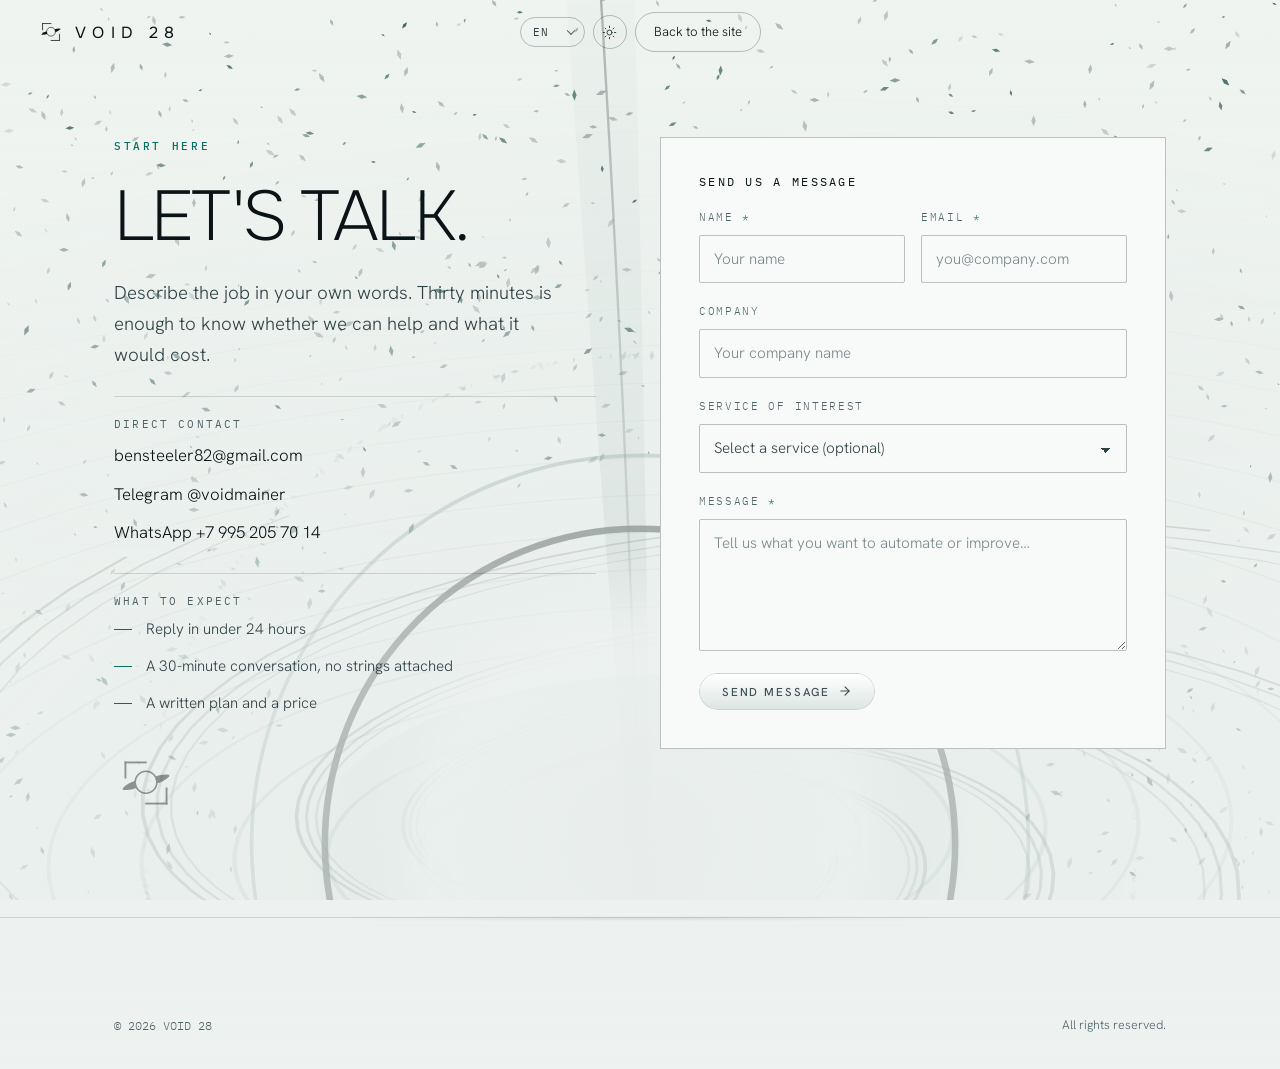
==== contact.html @ 30c039a2 "Repaint the site teal: ground, accent, dust and the object Black with a warm gold accent is out. The" ====
<!doctype html>
<html lang="en" data-theme="dark">
<head>
<meta charset="utf-8">
<meta name="viewport" content="width=device-width, initial-scale=1">
<title>Contact - VOID 28</title>
<meta name="description" content="Tell us where the bottleneck is. Reply in under 24 hours, a 30-minute call, and a written plan with a 28-day schedule.">
<link rel="canonical" href="https://tragical728.github.io/void-ai/contact.html">
<meta name="robots" content="index,follow">

<meta property="og:type" content="website">
<meta property="og:site_name" content="VOID 28">
<meta property="og:title" content="Contact - VOID 28">
<meta property="og:description" content="Tell us where the bottleneck is. Reply in under 24 hours.">
<meta property="og:url" content="https://tragical728.github.io/void-ai/contact.html">
<meta property="og:image" content="https://tragical728.github.io/void-ai/assets/img/og-cover.png">
<meta name="twitter:card" content="summary_large_image">

<link rel="icon" href="assets/img/favicon.svg?v=33" type="image/svg+xml">
<link rel="icon" href="assets/img/favicon-32.png?v=33" sizes="32x32" type="image/png">
<link rel="apple-touch-icon" href="assets/img/apple-touch-icon.png?v=33">
<link rel="manifest" href="site.webmanifest">
<meta name="theme-color" content="#04090C">

<script>/* set the theme before first paint so it never flashes */
(function(){try{var t=localStorage.getItem('void-theme')||(matchMedia('(prefers-color-scheme: light)').matches?'light':'dark');document.documentElement.setAttribute('data-theme',t);}catch(e){}})();</script>

<link rel="preconnect" href="https://fonts.googleapis.com">
<link rel="preconnect" href="https://fonts.gstatic.com" crossorigin>
<link rel="stylesheet" href="https://fonts.googleapis.com/css2?family=Onest:wght@200;300;400;500&family=Hanken+Grotesk:wght@300;400;500&family=IBM+Plex+Mono:wght@400;500&display=swap">
<link rel="stylesheet" href="assets/css/tokens.css?v=33">
<link rel="stylesheet" href="assets/css/base.css?v=33">
<link rel="stylesheet" href="assets/css/components.css?v=33">
<link rel="stylesheet" href="assets/css/contact.css?v=33">
</head>
<body>

<canvas id="dust" aria-hidden="true"></canvas>
<canvas id="hole" aria-hidden="true"></canvas>
<div class="veil" aria-hidden="true"></div>

<div class="shell">

<header>
  <nav class="nav">
    <a class="mark" href="index.html"><svg class="mark-glyph" viewBox="0 0 1024 1024" width="26" height="26" aria-hidden="true" fill="currentColor"><g><rect x="168" y="168" width="356" height="30"/><rect x="168" y="168" width="30" height="272"/><rect x="500" y="826" width="356" height="30"/><rect x="826" y="584" width="30" height="272"/><path d="M339,481.8 Q232,508 140,594 L140,620 Q252,634 364.4,592.2 Z"/><path d="M685,518.2 Q792,492 884,406 L884,380 Q772,366 659.6,407.8 Z"/></g><circle cx="512" cy="500" r="174" fill="none" stroke="currentColor" stroke-width="24"/></svg>VOID&nbsp;28</a>
    <div class="nav-tools">
      <span class="lang">
        <select id="lang" aria-label="Language">
          <option value="en">EN</option>
          <option value="ru">RU</option>
          <option value="es">ES</option>
          <option value="de">DE</option>
          <option value="zh">中文</option>
        </select>
      </span>
      <button class="icon-btn" id="theme" type="button" aria-label="Switch theme">
        <svg class="moon" viewBox="0 0 24 24" fill="none" stroke="currentColor" stroke-width="1.6" stroke-linecap="round" stroke-linejoin="round"><path d="M21 12.8A9 9 0 1 1 11.2 3a7 7 0 0 0 9.8 9.8z"/></svg>
        <svg class="sun" viewBox="0 0 24 24" fill="none" stroke="currentColor" stroke-width="1.6" stroke-linecap="round" stroke-linejoin="round"><circle cx="12" cy="12" r="4"/><path d="M12 2v2M12 20v2M4.9 4.9l1.4 1.4M17.7 17.7l1.4 1.4M2 12h2M20 12h2M4.9 19.1l1.4-1.4M17.7 6.3l1.4-1.4"/></svg>
      </button>
      <a class="ghost" href="index.html" style="padding:8px 18px;font-size:.82rem"><span data-i="ctBack">Back to the site</span></a>
    </div>
  </nav>
</header>

<main class="contact">
  <div class="wrap contact-grid">

    <div class="contact-left">
      <p class="eyebrow" data-i="ctEyebrow">START HERE</p>
      <h1 data-i="ctTitle">LET'S TALK.</h1>
      <p class="lead" data-i="ctLead">Tell us where the bottleneck is in your operation. In 30 minutes we will know whether we can help, and how.</p>

      <div class="block">
        <h2 data-i="ctDirect">DIRECT CONTACT</h2>
        <a href="mailto:bensteeler82@gmail.com">bensteeler82@gmail.com</a>
        <a href="https://t.me/voidmainer" target="_blank" rel="noopener">Telegram @voidmainer</a>
        <a href="https://wa.me/79952057014" target="_blank" rel="noopener">WhatsApp +7 995 205 70 14</a>
      </div>

      <div class="block">
        <h2 data-i="ctExpect">WHAT TO EXPECT</h2>
        <ul class="expect">
          <li data-i="ctE1">Reply in under 24 hours</li>
          <li data-i="ctE2">A 30-minute conversation, no strings attached</li>
          <li data-i="ctE3">A written plan with a 28-day schedule</li>
        </ul>
      </div>

      <svg class="contact-glyph" viewBox="0 0 1024 1024" width="64" height="64" aria-hidden="true" fill="currentColor"><g><rect x="168" y="168" width="356" height="30"/><rect x="168" y="168" width="30" height="272"/><rect x="500" y="826" width="356" height="30"/><rect x="826" y="584" width="30" height="272"/><path d="M339,481.8 Q232,508 140,594 L140,620 Q252,634 364.4,592.2 Z"/><path d="M685,518.2 Q792,492 884,406 L884,380 Q772,366 659.6,407.8 Z"/></g><circle cx="512" cy="500" r="174" fill="none" stroke="currentColor" stroke-width="24"/></svg>
    </div>

    <form class="card" method="POST" id="contact-form"
          action="https://formsubmit.co/bensteeler82@gmail.com">
      <!-- FormSubmit: no account, no key. The first submission triggers a
           confirmation email that has to be accepted once. -->
      <input type="hidden" name="_subject" value="VOID 28 - new enquiry">
      <input type="hidden" name="_captcha" value="false">
      <input type="hidden" name="_template" value="table">
      <input type="hidden" name="_next" value="https://tragical728.github.io/void-ai/thanks.html">
      <input type="text" name="_honey" class="hp" tabindex="-1" autocomplete="off">

      <h2 data-i="ctForm">SEND US A MESSAGE</h2>

      <div class="pair">
        <div class="f">
          <label for="name"><span data-i="ctName">Name</span> <span class="req">*</span></label>
          <input id="name" name="name" type="text" required autocomplete="name"
                 placeholder="Your name" data-ip="ctNamePh">
        </div>
        <div class="f">
          <label for="email"><span data-i="ctEmail">Email</span> <span class="req">*</span></label>
          <input id="email" name="email" type="email" required autocomplete="email"
                 placeholder="you@company.com" data-ip="ctEmailPh">
        </div>
      </div>

      <div class="f">
        <label for="company" data-i="ctCompany">Company</label>
        <input id="company" name="company" type="text" autocomplete="organization"
               placeholder="Your company name" data-ip="ctCompanyPh">
      </div>

      <div class="f">
        <label for="service" data-i="ctService">Service of interest</label>
        <select id="service" name="service">
          <option value="" data-i="ctServicePh">Select a service (optional)</option>
          <option value="agents" data-i="ctS1">AI agents / automation</option>
          <option value="tg-bot" data-i="ctS2">Telegram bot</option>
          <option value="tg-app" data-i="ctS3">Telegram mini-app</option>
          <option value="landing-new" data-i="ctS4">Landing page - new</option>
          <option value="landing-fix" data-i="ctS5">Landing page - audit and repair</option>
          <option value="website" data-i="ctS6">Multi-page website</option>
          <option value="lead-strategy" data-i="ctS7">Lead strategy</option>
          <option value="paid" data-i="ctS8">Paid acquisition</option>
          <option value="sequences" data-i="ctS9">Email and messenger sequences</option>
          <option value="crm" data-i="ctS10">CRM setup and integration</option>
          <option value="support-bot" data-i="ctS11">Support chatbot</option>
          <option value="content" data-i="ctS12">Content and SEO</option>
          <option value="analytics" data-i="ctS13">Analytics and reporting</option>
          <option value="other" data-i="ctS14">Something else</option>
        </select>
      </div>

      <div class="f">
        <label for="message"><span data-i="ctMessage">Message</span> <span class="req">*</span></label>
        <textarea id="message" name="message" required
                  placeholder="Tell us what you want to automate or improve…" data-ip="ctMessagePh"></textarea>
      </div>

      <p class="err" id="form-err" data-i="ctErr">Please fill in the required fields.</p>
      <p class="err" id="form-fail">
        <span data-i="ctFail">The form could not be sent. Write to us on Telegram or by email - both reach us directly.</span>
        <a href="https://t.me/voidmainer" target="_blank" rel="noopener">@voidmainer</a>
        <a href="mailto:bensteeler82@gmail.com">bensteeler82@gmail.com</a>
      </p>

      <button class="sbtn" type="submit">
        <span class="sbtn-beam"></span><span class="sbtn-ring"></span>
        <span class="sbtn-face"><span data-i="ctSend">SEND MESSAGE</span>
          <svg viewBox="0 0 24 24" fill="none" stroke="currentColor" stroke-width="2" stroke-linecap="round" stroke-linejoin="round"><path d="M5 12h14"/><path d="m12 5 7 7-7 7"/></svg>
        </span>
      </button>
    </form>

  </div>
</main>

<footer>
  <div class="wrap foot-base" style="margin-top:0;border-top:none">
    <span class="mono">© 2026 VOID 28</span>
    <span data-i="footRights">All rights reserved.</span>
  </div>
</footer>

</div>

<script src="assets/js/i18n.js?v=33"></script>
<script src="assets/js/background.js?v=33"></script>
<script src="assets/js/site.js?v=33"></script>
<script src="assets/js/contact.js?v=33"></script>
</body>
</html>
---- assets/css/tokens.css ----
/* VOID 28 - colour, type and spacing tokens.
   Dark is the base; light is the quasar.

   Two things drive this palette:
   a flat ground with pure white reads as one undifferentiated wall, so surfaces
   are layered (bg -> surface -> panel) and text sits at three weights;
   and a single teal accent carries every number and action, with one semantic
   red reserved for what a visitor is currently losing. */
:root{
  --bg:#04090C;
  --surface:#0A1318;
  --panel:#101C22;
  --line:rgba(198,232,236,.12);
  --line-strong:rgba(198,232,236,.22);
  --text:#E4EEF0;
  --muted:#9FB2B6;
  --faint:#7C8F93;
  --accent:#45D6C0;
  --accent-dim:rgba(69,214,192,.16);
  --warn:#EE6B6B;
  --warn-dim:rgba(238,107,107,.16);
  --scrim:4,9,12;
  --scrim2:10,19,24;
  --btn-ring:#1E2C31;
  --btn-a:#1E2C31;
  --btn-b:#070F13;
  --btn-text:#A6B9BD;
  --btn-text-on:#ffffff;
  --btn-beam:#45D6C0;
  --btn-inset:rgba(255,255,255,.28);
  --btn-halo:rgba(69,214,192,.18);
  --veil-a:rgba(4,9,12,0);
  --veil-b:rgba(4,9,12,.42);
  --veil-c:rgba(4,9,12,.72);
  --gutter:clamp(18px,5vw,64px);
  --max:1180px;
  color-scheme:dark;
}
:root[data-theme="light"]{
  --bg:#EDF2F0;
  --surface:#E4EBE8;
  --panel:#F7FAF9;
  --line:rgba(10,30,32,.15);
  --line-strong:rgba(10,30,32,.26);
  --text:#0A1416;
  --muted:#2E4145;
  --faint:#4E6367;
  --accent:#0A6F62;
  --accent-dim:rgba(10,111,98,.14);
  --warn:#A8342E;
  --warn-dim:rgba(168,52,46,.12);
  --scrim:237,242,240;
  --scrim2:228,235,232;
  --btn-ring:#C9D6D2;
  --btn-a:#ffffff;
  --btn-b:#DCE6E2;
  --btn-text:#3E5155;
  --btn-text-on:#0A1416;
  --btn-beam:#0A6F62;
  --btn-inset:rgba(255,255,255,.95);
  --btn-halo:rgba(10,111,98,.2);
  --veil-a:rgba(237,242,240,0);
  --veil-b:rgba(237,242,240,.40);
  --veil-c:rgba(237,242,240,.70);
  color-scheme:light;
}
---- assets/css/base.css ----
/* VOID 28 - reset, canvas layers, typography, page scaffolding */
*{box-sizing:border-box}
html{scroll-behavior:smooth;overflow-x:hidden;overflow-x:clip}
body{
  margin:0;
  background:var(--bg);
  color:var(--text);
  font-family:"Hanken Grotesk",-apple-system,BlinkMacSystemFont,"Segoe UI",Helvetica,Arial,sans-serif;
  font-weight:300;font-size:16px;line-height:1.7;
  -webkit-font-smoothing:antialiased;
  overflow-x:hidden;overflow-x:clip;
  transition:background .5s ease,color .5s ease;
}
html[lang="zh"] body{font-family:"Noto Sans SC","Hanken Grotesk",-apple-system,"PingFang SC","Microsoft YaHei",sans-serif;
  font-weight:300;line-height:1.85;letter-spacing:.01em}
html[lang="zh"] h1,html[lang="zh"] h2,html[lang="zh"] h3{
  font-family:"Noto Sans SC","Onest",-apple-system,"PingFang SC",sans-serif;letter-spacing:0;font-weight:300}
html[lang="zh"] h1{line-height:1.22;font-weight:200}
html[lang="zh"] h2{line-height:1.32}
html[lang="ru"] .eyebrow,html[lang="de"] .eyebrow{letter-spacing:.18em}

/* ---------- canvas layers ---------- */
#dust{position:fixed;inset:0;width:100%;height:100%;z-index:0;display:block}
#hole{position:fixed;inset:0;width:100%;height:100%;z-index:1;pointer-events:none;display:block}
.veil{position:fixed;inset:0;z-index:2;pointer-events:none;
  background:linear-gradient(180deg,var(--veil-a) 0%,var(--veil-b) 34%,var(--veil-c) 72%)}
/* the field is decoration for the opening screen only; the moment real copy
   starts, it drops back so text is read against a settled ground */
#dust{opacity:var(--field,1);transition:opacity .45s ease}
.shell{position:relative;z-index:3}

/* ---------- type ---------- */
h1,h2,h3{font-family:"Onest",-apple-system,Helvetica,Arial,sans-serif;font-weight:300;margin:0;text-wrap:balance}
h1{font-size:clamp(2.4rem,5.7vw,5.1rem);line-height:1.03;letter-spacing:-.038em;font-weight:200}
h2{font-size:clamp(1.8rem,3.8vw,3rem);line-height:1.08;letter-spacing:-.032em}
h3{font-size:clamp(1.02rem,1.7vw,1.28rem);line-height:1.32;letter-spacing:-.015em;font-weight:400}
p{margin:0}
a{color:inherit}
.eyebrow{font-family:"IBM Plex Mono",ui-monospace,SFMono-Regular,Menlo,monospace;
  font-size:.68rem;font-weight:500;letter-spacing:.24em;text-transform:uppercase;color:var(--accent)}
.lead{font-size:clamp(1rem,1.5vw,1.17rem);line-height:1.64;color:var(--muted);max-width:62ch}
.mono{font-family:"IBM Plex Mono",ui-monospace,Menlo,monospace;font-variant-numeric:tabular-nums}
.dim{color:var(--muted)}

/* ---------- structure ---------- */
.wrap{max-width:var(--max);margin:0 auto;padding-inline:var(--gutter)}
section{position:relative;padding-block:clamp(52px,6.5vw,96px);
  border-top:1px solid var(--line);scroll-margin-top:72px}
/* every section below the hero carries its own background: moving particles
   behind body copy is what made the page hard to read */
main > section:not(.hero){background:rgba(var(--scrim),.76)}
main > section:nth-of-type(even){background:rgba(var(--scrim2),.78)}
/* let the ground fall away under the last section so the object can rise into it */
main > section#contact{background:linear-gradient(180deg,rgba(var(--scrim),.82) 0%,
  rgba(var(--scrim),.82) 55%,rgba(var(--scrim),.35) 100%)}
main > section.proof{background:rgba(var(--scrim),.9)}
/* the cases section fell on the lighter alternating tone, which read as a grey
   plate behind the cards; it takes the base ground like its neighbours */
main > section#cases{background:rgba(var(--scrim),.76)}
.sec-head{display:flex;flex-direction:column;gap:14px;margin-bottom:clamp(26px,3.4vw,44px);max-width:74ch}
---- assets/css/components.css ----
/* VOID 28 - nav, controls, buttons, rows, cards, tables, footer */
/* ---------- nav ---------- */
header{position:sticky;top:0;z-index:20;background:transparent;
  border-bottom:1px solid transparent;
  transition:background .35s ease,border-color .35s ease,backdrop-filter .35s ease}
/* stays see-through at the top; picks up a light frost only once content
   is running underneath it, so the links never sit on raw starfield */
header.is-scrolled{backdrop-filter:blur(14px);
  background:linear-gradient(180deg,rgba(var(--scrim),.74),rgba(var(--scrim),.3));
  border-bottom-color:var(--line)}
/* The header is chrome, not content: it runs the full width so the mark sits
   at one edge and the controls at the other, instead of both huddling in the
   middle of a wide screen. Capped so it does not stretch absurdly on 4K. */
.nav{display:flex;align-items:center;gap:16px;width:100%;margin:0;
  padding:12px clamp(18px,3vw,72px)}
/* Three tracks rather than auto margins: with margins the free space was
   split three ways and the menu drifted left of centre on a wide screen. */
@media(min-width:1001px){
  .nav{display:grid;grid-template-columns:1fr auto 1fr}
  .mark{justify-self:start}
  .nav-links{justify-self:center;margin:0}
  .nav-tools{justify-self:end;margin:0}
}
.mark{display:inline-flex;align-items:center;gap:11px;
  font-family:"Onest",Helvetica,sans-serif;font-weight:400;font-size:1rem;
  letter-spacing:.38em;text-decoration:none;white-space:nowrap}
.mark-glyph{width:26px;height:26px;flex:none;display:block;color:var(--text)}
.nav-links{display:flex;align-items:center;gap:4px;margin-inline:auto}
.nav-links a{position:relative;padding:9px 16px;border-radius:999px;
  font-size:.9rem;color:var(--muted);text-decoration:none;white-space:nowrap;
  transition:color .3s ease}
.nav-links a::before{content:"";position:absolute;inset:0;border-radius:999px;
  border:1px solid var(--line-strong);opacity:0;transform:scale(.82);
  transition:opacity .34s cubic-bezier(.2,.7,.2,1),
             transform .34s cubic-bezier(.2,.7,.2,1),
             border-color .34s ease}
.nav-links a:hover,.nav-links a:focus-visible{color:var(--text)}
.nav-links a:hover::before,.nav-links a:focus-visible::before{
  opacity:1;transform:scale(1);border-color:var(--accent)}
.nav-links a:focus-visible{outline:none}
.nav-links .only-mobile{display:none}
.nav-tools{display:flex;align-items:center;gap:8px;margin-inline-start:auto}

/* ---------- menu button ---------- */
.nav-toggle{display:none;flex-direction:column;justify-content:center;gap:5px;
  width:38px;height:38px;padding:0 10px;background:transparent;cursor:pointer;
  border:1px solid var(--line-strong);border-radius:999px;
  transition:border-color .25s ease}
.nav-toggle:hover{border-color:var(--accent)}
.nav-toggle span{display:block;height:1px;background:var(--muted);
  transition:transform .3s ease,opacity .25s ease,background .25s ease}
.nav-toggle:hover span{background:var(--text)}
.nav-toggle[aria-expanded="true"] span:nth-child(1){transform:translateY(6px) rotate(45deg)}
.nav-toggle[aria-expanded="true"] span:nth-child(2){opacity:0}
.nav-toggle[aria-expanded="true"] span:nth-child(3){transform:translateY(-6px) rotate(-45deg)}

@media(max-width:1000px){
  .nav-toggle{display:flex;order:3}
  .nav-tools{order:2}
  .nav-links{position:absolute;top:100%;left:0;right:0;
    flex-direction:column;align-items:stretch;gap:2px;margin:0;
    padding:8px var(--gutter) 18px;
    background:linear-gradient(180deg,rgba(var(--scrim),.97),rgba(var(--scrim),.93));
    backdrop-filter:blur(18px);border-bottom:1px solid var(--line);
    opacity:0;visibility:hidden;transform:translateY(-10px);
    transition:opacity .3s ease,transform .3s ease,visibility .3s}
  .nav-links.open{opacity:1;visibility:visible;transform:none}
  .nav-links a{padding:14px 16px;font-size:1rem}
  .nav-links .only-mobile{display:block;color:var(--text)}
}

.icon-btn{display:inline-flex;align-items:center;justify-content:center;width:34px;height:34px;
  border:1px solid var(--line-strong);border-radius:999px;background:transparent;color:var(--muted);
  cursor:pointer;transition:color .2s,border-color .2s,background .2s;padding:0}
.icon-btn:hover{color:var(--text);border-color:var(--line-strong)}
/* a mouse click left the focus ring sitting on the button; keyboard focus
   still gets one */
.icon-btn:focus:not(:focus-visible),
.lang select:focus:not(:focus-visible){outline:none}
.icon-btn svg{width:15px;height:15px}
.sun{display:none}
:root[data-theme="light"] .sun{display:block}
:root[data-theme="light"] .moon{display:none}

.lang{position:relative;display:inline-flex;align-items:center}
.lang select{appearance:none;-webkit-appearance:none;background:transparent;color:var(--muted);
  border:1px solid var(--line-strong);border-radius:999px;padding:7px 26px 7px 12px;
  font-family:"IBM Plex Mono",Menlo,monospace;font-size:.7rem;letter-spacing:.1em;text-transform:uppercase;
  cursor:pointer;transition:color .2s,border-color .2s}
.lang select:hover{color:var(--text);border-color:var(--line-strong)}
.lang::after{content:"";position:absolute;right:11px;top:50%;width:5px;height:5px;pointer-events:none;
  border-right:1px solid currentColor;border-bottom:1px solid currentColor;color:var(--faint);
  transform:translateY(-70%) rotate(45deg)}
.lang select option{background:var(--panel);color:var(--text)}

/* ---------- spinning border button ---------- */
.sbtn{position:relative;display:inline-flex;align-items:center;justify-content:center;
  padding:1px;border-radius:999px;overflow:hidden;text-decoration:none;border:0;background:none;
  cursor:pointer;transition:transform .3s,box-shadow .3s}
.sbtn:hover{transform:translateY(-2px);box-shadow:0 0 25px var(--btn-halo)}
.sbtn-beam{position:absolute;inset:-100%;opacity:0;transition:opacity .3s;
  background:conic-gradient(from 90deg at 50% 50%,transparent 0%,transparent 75%,var(--btn-beam) 100%);
  animation:spin 3s linear infinite}
.sbtn:hover .sbtn-beam,.sbtn:focus-visible .sbtn-beam{opacity:1}
.sbtn-ring{position:absolute;inset:0;border-radius:999px;background:var(--btn-ring);transition:opacity .3s}
.sbtn:hover .sbtn-ring{opacity:0}
.sbtn-face{position:relative;display:inline-flex;align-items:center;justify-content:center;gap:8px;
  width:100%;height:100%;border-radius:999px;padding:10px 22px;
  background:linear-gradient(180deg,var(--btn-a),var(--btn-b));
  box-shadow:inset 0 1px 0 var(--btn-inset);
  font-family:"Hanken Grotesk",sans-serif;font-size:.72rem;font-weight:500;letter-spacing:.16em;
  text-transform:uppercase;color:var(--btn-text);transition:color .3s;white-space:nowrap}
.sbtn:hover .sbtn-face{color:var(--btn-text-on)}
.sbtn-face svg{width:14px;height:14px;transition:transform .3s;flex:none}
.sbtn:hover .sbtn-face svg{transform:translateX(2px)}
.sbtn-sm .sbtn-face{padding:8px 18px;font-size:.68rem;letter-spacing:.14em}
.sbtn-lg .sbtn-face{padding:15px 32px;font-size:.8rem;letter-spacing:.14em}
@keyframes spin{to{transform:rotate(360deg)}}
@media(max-width:560px){.nav .sbtn{display:none}}

.ghost{display:inline-flex;align-items:center;gap:9px;padding:11px 22px;border-radius:999px;
  border:1px solid var(--line-strong);color:var(--text);text-decoration:none;font-size:.9rem;
  transition:border-color .25s,background .25s,transform .25s}
.ghost:hover{border-color:var(--accent);background:var(--accent-dim);transform:translateY(-2px)}

.ghost svg{width:16px;height:16px;flex:none}
a:focus-visible,button:focus-visible,select:focus-visible,summary:focus-visible{
  outline:1px solid var(--accent);outline-offset:3px}

/* ---------- contact ---------- */
.cta{display:flex;flex-direction:column;gap:26px;align-items:flex-start}
.cta-row{display:flex;flex-wrap:wrap;gap:12px;align-items:center}

/* ---------- footer ---------- */
/* the footer is deliberately see-through at the top: the object rises from
   behind it, and the crown of the lensed arc reads as a horizon line.
   The ground thickens further down so the text still sits on something. */
footer{position:relative;border-top:1px solid var(--line);margin-top:0;
  background:linear-gradient(180deg,rgba(var(--scrim),0) 0%,rgba(var(--scrim),.18) 26%,
    rgba(var(--scrim),.72) 48%,rgba(var(--scrim),.94) 100%);
  padding:clamp(64px,9vh,120px) 0 clamp(22px,2.6vw,32px)}
footer::before{content:"";position:absolute;top:0;left:50%;transform:translateX(-50%);
  width:46%;height:1px;background:linear-gradient(90deg,transparent,var(--line-strong),transparent);
  filter:blur(1px)}
.foot-grid{display:grid;grid-template-columns:1.1fr 2fr;gap:26px}
.foot-brand{display:flex;flex-direction:column;gap:14px;max-width:34ch}
.foot-brand .def{color:var(--faint);font-size:.84rem;line-height:1.6}
.foot-cols{display:grid;grid-template-columns:repeat(4,1fr);gap:26px}
.foot-col h4{font-family:"IBM Plex Mono",Menlo,monospace;font-size:.68rem;font-weight:400;
  letter-spacing:.2em;text-transform:uppercase;color:var(--text);margin:0 0 14px}
.foot-col ul{list-style:none;margin:0;padding:0;display:flex;flex-direction:column;gap:7px}
.foot-col a{color:var(--muted);text-decoration:none;font-size:.88rem;display:inline-flex;align-items:center;gap:7px;
  transition:color .3s}
.foot-col a:hover{color:var(--text)}
.foot-col svg{width:14px;height:14px;flex:none}
.foot-base{display:flex;flex-wrap:wrap;gap:10px 26px;justify-content:space-between;align-items:center;
  margin-top:clamp(22px,2.6vw,32px);padding-top:16px;border-top:1px solid var(--line);
  color:var(--faint);font-size:.78rem}
.reveal{opacity:0;transform:translateY(-8px);filter:blur(4px);
  transition:opacity .8s ease,transform .8s ease,filter .8s ease}
.reveal.in{opacity:1;transform:none;filter:none}
@media(max-width:900px){.foot-grid{grid-template-columns:1fr;gap:30px}}
@media(max-width:640px){.foot-cols{grid-template-columns:repeat(2,1fr);gap:24px}}

@media(prefers-reduced-motion:reduce){
  html{scroll-behavior:auto}
  *,*::before,*::after{animation-duration:.001ms!important;animation-iteration-count:1!important;
    transition-duration:.001ms!important}
  .reveal{opacity:1;transform:none;filter:none}
}

/* ---------- header action: quiet by design ----------
   The spinning-border treatment is reserved for the two real calls to action
   in the page body; up here it competed with the navigation. */
.nav-cta{display:inline-flex;align-items:center;gap:8px;white-space:nowrap;
  padding:9px 18px;border:1px solid var(--line-strong);border-radius:999px;
  font-size:.82rem;color:var(--text);text-decoration:none;
  transition:border-color .25s ease,background .25s ease}
.nav-cta:hover{border-color:var(--accent);background:var(--accent-dim)}
.nav-cta svg{width:14px;height:14px;flex:none;transition:transform .25s ease}
.nav-cta:hover svg{transform:translateX(2px)}
@media(max-width:560px){.nav-cta{display:none}}
---- assets/css/contact.css ----
/* VOID 28 - the contact page: a two-column brief, form on the right */

.contact{border-top:none;padding-block:clamp(56px,8vh,110px) clamp(56px,8vw,110px)}
.contact-grid{display:grid;grid-template-columns:minmax(0,1fr) minmax(0,1.05fr);
  gap:clamp(32px,5vw,72px);align-items:start}

.contact-left{display:flex;flex-direction:column;gap:26px}
.contact-left h1{font-size:clamp(2.6rem,6vw,4.4rem);line-height:1;letter-spacing:-.04em;font-weight:200}
.contact-left .lead{max-width:44ch}

.block{display:flex;flex-direction:column;gap:10px;padding-top:22px;border-top:1px solid var(--line)}
.block h2{font-family:"IBM Plex Mono",Menlo,monospace;font-size:.68rem;font-weight:400;
  letter-spacing:.2em;text-transform:uppercase;color:var(--faint);margin:0}
.block a{color:var(--text);text-decoration:none;font-size:1.05rem;transition:color .2s}
.block a:hover{color:var(--accent)}

.expect{list-style:none;margin:0;padding:0;display:flex;flex-direction:column;gap:11px}
.expect li{display:flex;align-items:baseline;gap:14px;color:var(--muted);font-size:.95rem}
.expect li::before{content:"";flex:none;width:18px;height:1px;background:var(--accent);
  transform:translateY(-4px)}

.contact-glyph{width:64px;height:64px;opacity:.42;margin-top:8px;color:var(--text)}

/* ---------- the form card ---------- */
.card{background:var(--panel);border:1px solid var(--line-strong);
  padding:clamp(24px,3vw,38px);display:flex;flex-direction:column;gap:20px}
.card h2{font-family:"IBM Plex Mono",Menlo,monospace;font-size:.72rem;font-weight:400;
  letter-spacing:.2em;text-transform:uppercase;color:var(--text);margin:0}

.pair{display:grid;grid-template-columns:1fr 1fr;gap:16px}
.f{display:flex;flex-direction:column;gap:8px}
.f label{font-family:"IBM Plex Mono",Menlo,monospace;font-size:.66rem;letter-spacing:.16em;
  text-transform:uppercase;color:var(--faint)}
.f .req{color:var(--accent)}

.f input,.f select,.f textarea{
  width:100%;background:transparent;color:var(--text);
  border:1px solid var(--line-strong);border-radius:2px;
  padding:12px 14px;font-family:inherit;font-size:.95rem;font-weight:300;line-height:1.5;
  transition:border-color .2s,background .2s}
.f textarea{min-height:132px;resize:vertical}
.f select{appearance:none;-webkit-appearance:none;cursor:pointer;
  background-image:linear-gradient(45deg,transparent 50%,currentColor 50%),
                   linear-gradient(135deg,currentColor 50%,transparent 50%);
  background-position:calc(100% - 20px) 55%,calc(100% - 15px) 55%;
  background-size:5px 5px,5px 5px;background-repeat:no-repeat;color:var(--muted)}
.f select option{background:var(--panel);color:var(--text)}
.f input::placeholder,.f textarea::placeholder{color:var(--faint);opacity:.75}
.f input:focus,.f select:focus,.f textarea:focus{
  outline:none;border-color:var(--accent);background:rgba(198,232,236,.05)}
:root[data-theme="light"] .f input:focus,
:root[data-theme="light"] .f select:focus,
:root[data-theme="light"] .f textarea:focus{background:rgba(10,30,32,.04)}

.card .sbtn{align-self:flex-start;margin-top:2px}
.card-note{color:var(--faint);font-size:.8rem;line-height:1.55}
.hp{position:absolute;left:-9999px;width:1px;height:1px;overflow:hidden}

.err{color:var(--warn);font-size:.82rem;display:none;line-height:1.7}
.err.on{display:block}
.err a{color:var(--accent);text-decoration:none;margin-left:12px;
  border-bottom:1px solid transparent;transition:border-color .2s}
.err a:hover{border-bottom-color:currentColor}
:root[data-theme="light"] .err{color:var(--warn)}

/* ---------- thank-you ---------- */
.thanks{display:flex;flex-direction:column;align-items:flex-start;gap:24px;
  padding-block:clamp(90px,16vh,190px)}
.thanks h1{font-size:clamp(2.4rem,5.5vw,4rem);line-height:1.02;letter-spacing:-.04em;font-weight:200}

@media(max-width:900px){
  .contact-grid{grid-template-columns:1fr;gap:36px}
  .contact-glyph{display:none}
}
@media(max-width:520px){
  .pair{grid-template-columns:1fr}
}

/* the logo already goes home; on a phone the back link only crowds the bar */
@media(max-width:560px){
  .nav .ghost{display:none}
}
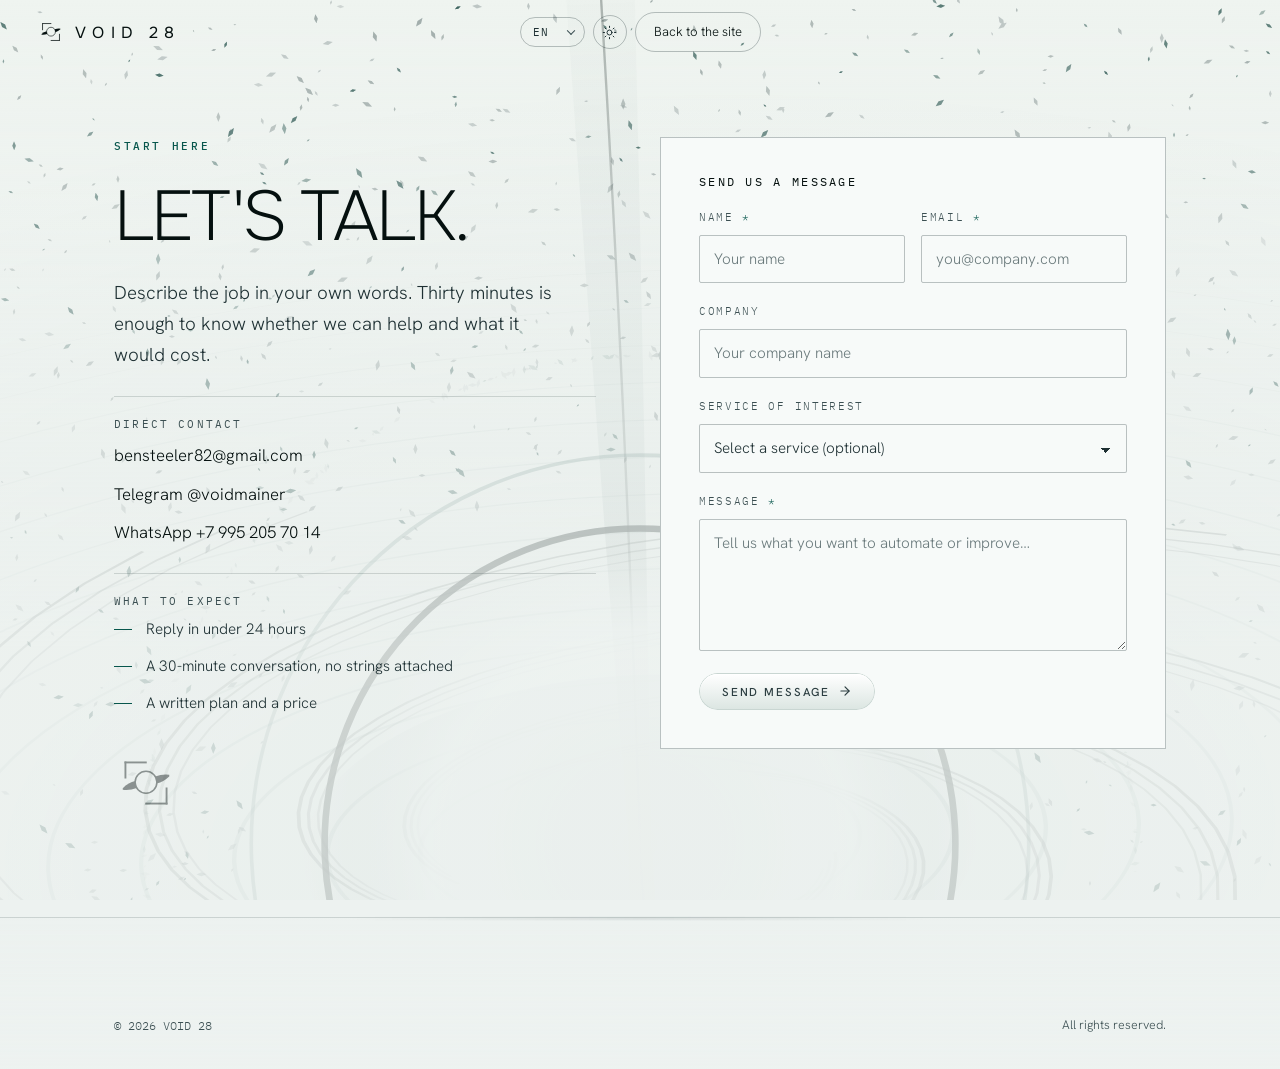
==== commit 97430ad4: "Stages become a rack of glass sheets; calmer palette; bigger strapline The four stages were four ide" ====
--- a/contact.html
+++ b/contact.html
@@ -16,9 +16,9 @@
 <meta property="og:image" content="https://tragical728.github.io/void-ai/assets/img/og-cover.png">
 <meta name="twitter:card" content="summary_large_image">
 
-<link rel="icon" href="assets/img/favicon.svg?v=33" type="image/svg+xml">
-<link rel="icon" href="assets/img/favicon-32.png?v=33" sizes="32x32" type="image/png">
-<link rel="apple-touch-icon" href="assets/img/apple-touch-icon.png?v=33">
+<link rel="icon" href="assets/img/favicon.svg?v=35" type="image/svg+xml">
+<link rel="icon" href="assets/img/favicon-32.png?v=35" sizes="32x32" type="image/png">
+<link rel="apple-touch-icon" href="assets/img/apple-touch-icon.png?v=35">
 <link rel="manifest" href="site.webmanifest">
 <meta name="theme-color" content="#04090C">
 
@@ -28,10 +28,10 @@
 <link rel="preconnect" href="https://fonts.googleapis.com">
 <link rel="preconnect" href="https://fonts.gstatic.com" crossorigin>
 <link rel="stylesheet" href="https://fonts.googleapis.com/css2?family=Onest:wght@200;300;400;500&family=Hanken+Grotesk:wght@300;400;500&family=IBM+Plex+Mono:wght@400;500&display=swap">
-<link rel="stylesheet" href="assets/css/tokens.css?v=33">
-<link rel="stylesheet" href="assets/css/base.css?v=33">
-<link rel="stylesheet" href="assets/css/components.css?v=33">
-<link rel="stylesheet" href="assets/css/contact.css?v=33">
+<link rel="stylesheet" href="assets/css/tokens.css?v=35">
+<link rel="stylesheet" href="assets/css/base.css?v=35">
+<link rel="stylesheet" href="assets/css/components.css?v=35">
+<link rel="stylesheet" href="assets/css/contact.css?v=35">
 </head>
 <body>
 
@@ -175,9 +175,9 @@
 
 </div>
 
-<script src="assets/js/i18n.js?v=33"></script>
-<script src="assets/js/background.js?v=33"></script>
-<script src="assets/js/site.js?v=33"></script>
-<script src="assets/js/contact.js?v=33"></script>
+<script src="assets/js/i18n.js?v=35"></script>
+<script src="assets/js/background.js?v=35"></script>
+<script src="assets/js/site.js?v=35"></script>
+<script src="assets/js/contact.js?v=35"></script>
 </body>
 </html>
--- a/assets/css/tokens.css
+++ b/assets/css/tokens.css
@@ -12,13 +12,13 @@
   --panel:#101C22;
   --line:rgba(198,232,236,.12);
   --line-strong:rgba(198,232,236,.22);
-  --text:#E4EEF0;
+  --text:#DCE7E9;
   --muted:#9FB2B6;
   --faint:#7C8F93;
-  --accent:#45D6C0;
-  --accent-dim:rgba(69,214,192,.16);
-  --warn:#EE6B6B;
-  --warn-dim:rgba(238,107,107,.16);
+  --accent:#3BB9A6;
+  --accent-dim:rgba(59,185,166,.15);
+  --warn:#DE6363;
+  --warn-dim:rgba(222,99,99,.15);
   --scrim:4,9,12;
   --scrim2:10,19,24;
   --btn-ring:#1E2C31;
@@ -26,9 +26,9 @@
   --btn-b:#070F13;
   --btn-text:#A6B9BD;
   --btn-text-on:#ffffff;
-  --btn-beam:#45D6C0;
+  --btn-beam:#3BB9A6;
   --btn-inset:rgba(255,255,255,.28);
-  --btn-halo:rgba(69,214,192,.18);
+  --btn-halo:rgba(59,185,166,.18);
   --veil-a:rgba(4,9,12,0);
   --veil-b:rgba(4,9,12,.42);
   --veil-c:rgba(4,9,12,.72);
@@ -42,11 +42,11 @@
   --panel:#F7FAF9;
   --line:rgba(10,30,32,.15);
   --line-strong:rgba(10,30,32,.26);
-  --text:#0A1416;
-  --muted:#2E4145;
-  --faint:#4E6367;
-  --accent:#0A6F62;
-  --accent-dim:rgba(10,111,98,.14);
+  --text:#05100F;
+  --muted:#1E3033;
+  --faint:#3B4F52;
+  --accent:#07564C;
+  --accent-dim:rgba(7,86,76,.13);
   --warn:#A8342E;
   --warn-dim:rgba(168,52,46,.12);
   --scrim:237,242,240;
@@ -54,13 +54,13 @@
   --btn-ring:#C9D6D2;
   --btn-a:#ffffff;
   --btn-b:#DCE6E2;
-  --btn-text:#3E5155;
+  --btn-text:#2C3E41;
   --btn-text-on:#0A1416;
-  --btn-beam:#0A6F62;
+  --btn-beam:#07564C;
   --btn-inset:rgba(255,255,255,.95);
-  --btn-halo:rgba(10,111,98,.2);
+  --btn-halo:rgba(7,86,76,.2);
   --veil-a:rgba(237,242,240,0);
-  --veil-b:rgba(237,242,240,.40);
-  --veil-c:rgba(237,242,240,.70);
+  --veil-b:rgba(237,242,240,.55);
+  --veil-c:rgba(237,242,240,.82);
   color-scheme:light;
 }
--- a/assets/css/base.css
+++ b/assets/css/base.css
@@ -57,4 +57,14 @@
 /* the cases section fell on the lighter alternating tone, which read as a grey
    plate behind the cards; it takes the base ground like its neighbours */
 main > section#cases{background:rgba(var(--scrim),.76)}
+/* Light theme: the field is ink on paper, so anything showing through a section
+   lands straight on top of the words. The grounds go nearly solid there, and the
+   field itself is dimmed behind the copy rather than only veiled. */
+:root[data-theme="light"] main > section:not(.hero){background:rgba(var(--scrim),.95)}
+:root[data-theme="light"] main > section:nth-of-type(even){background:rgba(var(--scrim2),.95)}
+:root[data-theme="light"] main > section#cases{background:rgba(var(--scrim),.95)}
+:root[data-theme="light"] main > section.proof{background:rgba(var(--scrim),.97)}
+:root[data-theme="light"] main > section#contact{
+  background:linear-gradient(180deg,rgba(var(--scrim),.96) 0%,
+    rgba(var(--scrim),.96) 55%,rgba(var(--scrim),.55) 100%)}
 .sec-head{display:flex;flex-direction:column;gap:14px;margin-bottom:clamp(26px,3.4vw,44px);max-width:74ch}
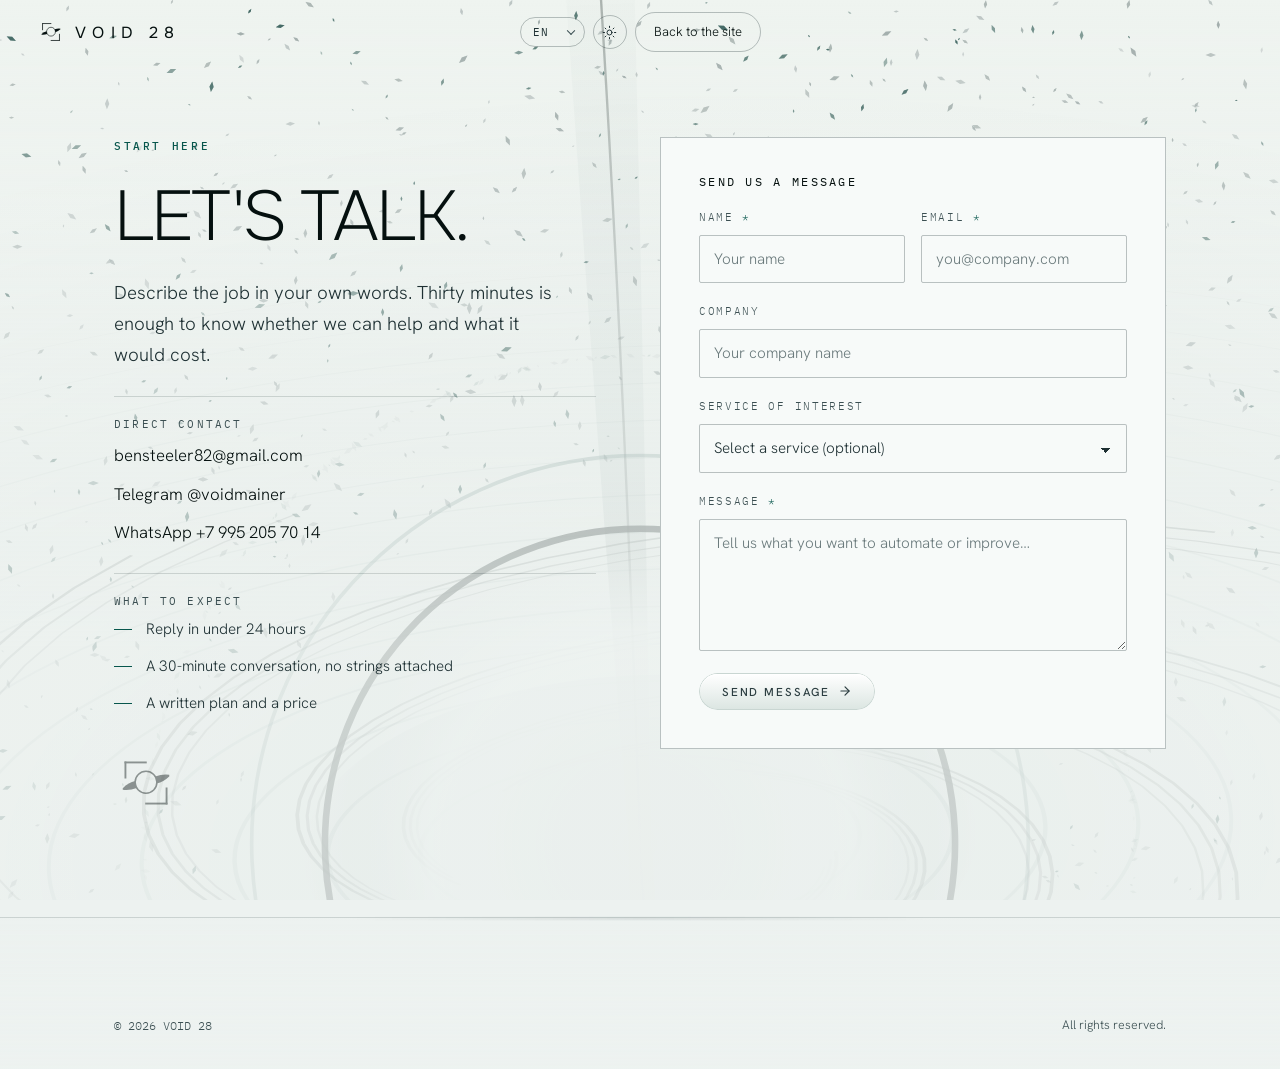
==== commit 6c32259e: "Case cards all one height, and a gentler turn on the stage fan The case grid was ragged because thre" ====
--- a/contact.html
+++ b/contact.html
@@ -16,9 +16,9 @@
 <meta property="og:image" content="https://tragical728.github.io/void-ai/assets/img/og-cover.png">
 <meta name="twitter:card" content="summary_large_image">
 
-<link rel="icon" href="assets/img/favicon.svg?v=35" type="image/svg+xml">
-<link rel="icon" href="assets/img/favicon-32.png?v=35" sizes="32x32" type="image/png">
-<link rel="apple-touch-icon" href="assets/img/apple-touch-icon.png?v=35">
+<link rel="icon" href="assets/img/favicon.svg?v=42" type="image/svg+xml">
+<link rel="icon" href="assets/img/favicon-32.png?v=42" sizes="32x32" type="image/png">
+<link rel="apple-touch-icon" href="assets/img/apple-touch-icon.png?v=42">
 <link rel="manifest" href="site.webmanifest">
 <meta name="theme-color" content="#04090C">
 
@@ -28,10 +28,10 @@
 <link rel="preconnect" href="https://fonts.googleapis.com">
 <link rel="preconnect" href="https://fonts.gstatic.com" crossorigin>
 <link rel="stylesheet" href="https://fonts.googleapis.com/css2?family=Onest:wght@200;300;400;500&family=Hanken+Grotesk:wght@300;400;500&family=IBM+Plex+Mono:wght@400;500&display=swap">
-<link rel="stylesheet" href="assets/css/tokens.css?v=35">
-<link rel="stylesheet" href="assets/css/base.css?v=35">
-<link rel="stylesheet" href="assets/css/components.css?v=35">
-<link rel="stylesheet" href="assets/css/contact.css?v=35">
+<link rel="stylesheet" href="assets/css/tokens.css?v=42">
+<link rel="stylesheet" href="assets/css/base.css?v=42">
+<link rel="stylesheet" href="assets/css/components.css?v=42">
+<link rel="stylesheet" href="assets/css/contact.css?v=42">
 </head>
 <body>
 
@@ -175,9 +175,9 @@
 
 </div>
 
-<script src="assets/js/i18n.js?v=35"></script>
-<script src="assets/js/background.js?v=35"></script>
-<script src="assets/js/site.js?v=35"></script>
-<script src="assets/js/contact.js?v=35"></script>
+<script src="assets/js/i18n.js?v=42"></script>
+<script src="assets/js/background.js?v=42"></script>
+<script src="assets/js/site.js?v=42"></script>
+<script src="assets/js/contact.js?v=42"></script>
 </body>
 </html>
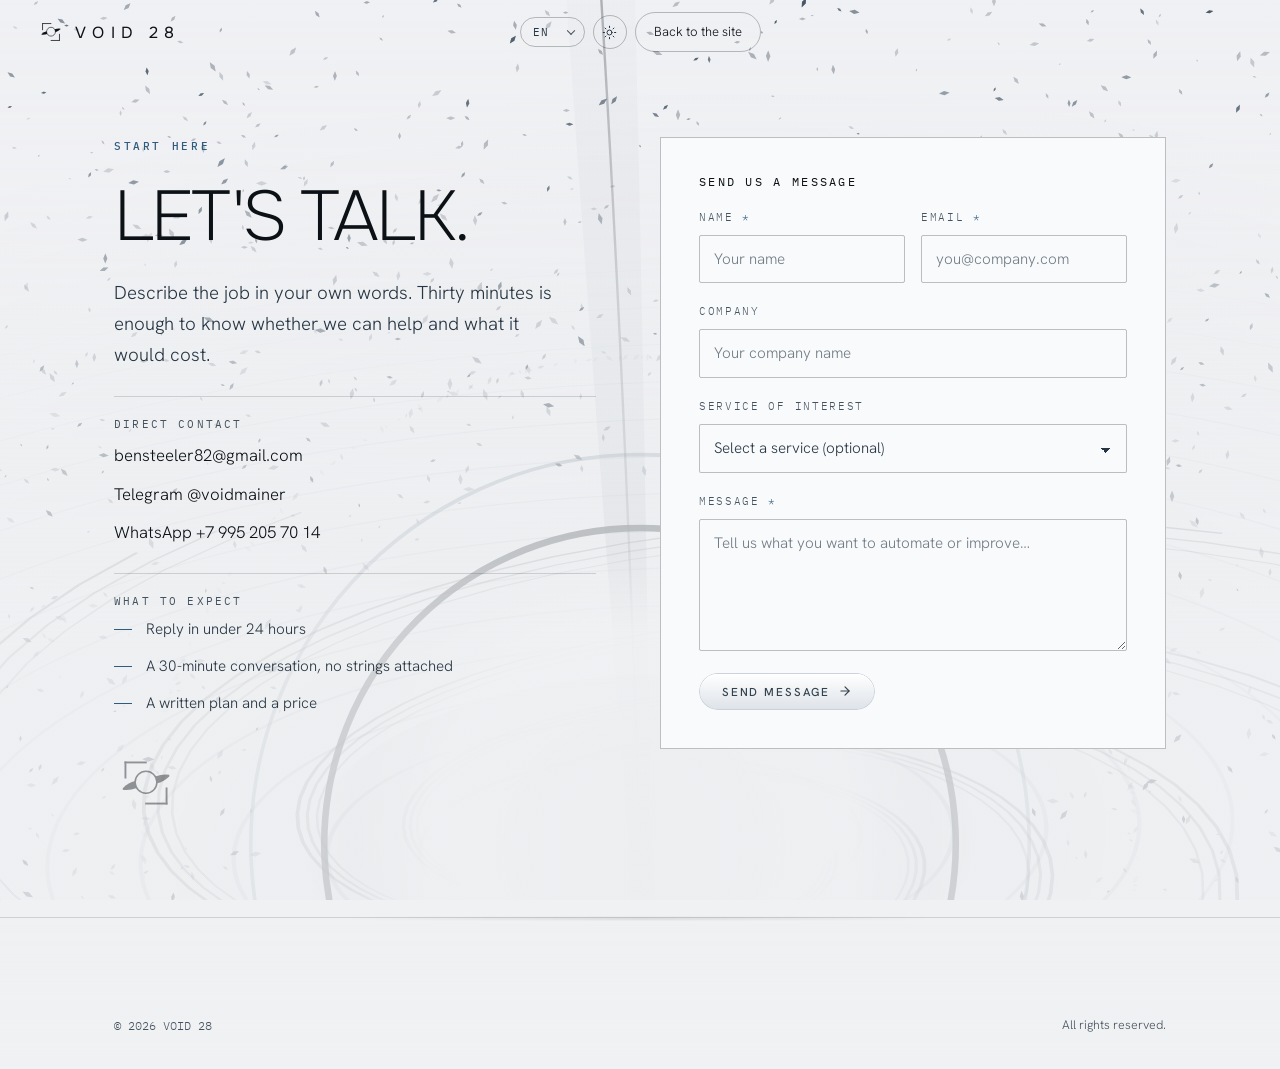
==== commit b0ad93bc: "Steel-blue palette, one shared angle on the sheets, and a stale-page check The teal read as neon on " ====
--- a/contact.html
+++ b/contact.html
@@ -1,5 +1,5 @@
 <!doctype html>
-<html lang="en" data-theme="dark">
+<html lang="en" data-theme="dark" data-build="43">
 <head>
 <meta charset="utf-8">
 <meta name="viewport" content="width=device-width, initial-scale=1">
@@ -16,11 +16,22 @@
 <meta property="og:image" content="https://tragical728.github.io/void-ai/assets/img/og-cover.png">
 <meta name="twitter:card" content="summary_large_image">
 
-<link rel="icon" href="assets/img/favicon.svg?v=42" type="image/svg+xml">
-<link rel="icon" href="assets/img/favicon-32.png?v=42" sizes="32x32" type="image/png">
-<link rel="apple-touch-icon" href="assets/img/apple-touch-icon.png?v=42">
+<link rel="icon" href="assets/img/favicon.svg?v=43" type="image/svg+xml">
+<link rel="icon" href="assets/img/favicon-32.png?v=43" sizes="32x32" type="image/png">
+<link rel="apple-touch-icon" href="assets/img/apple-touch-icon.png?v=43">
 <link rel="manifest" href="site.webmanifest">
-<meta name="theme-color" content="#04090C">
+<meta name="theme-color" content="#070A0F">
+
+<script>/* GitHub Pages serves this HTML with max-age=600, so a plain reload can hand back
+   a ten-minute-old page pointing at asset versions that have since moved on. Ask
+   the server for the current build once, and re-fetch under a fresh URL if this
+   copy is behind. The session key makes a loop impossible: at most one reload. */
+(function(){var B=document.documentElement.getAttribute('data-build');try{
+if(!B||sessionStorage.getItem('void-build')===B)return;
+fetch('build.txt',{cache:'no-store'}).then(function(r){return r.ok?r.text():null;}).then(function(t){
+if(!t)return;t=t.trim();sessionStorage.setItem('void-build',B);
+if(t!==B)location.replace(location.pathname+'?b='+t+location.hash);}).catch(function(){});
+}catch(e){}})();</script>
 
 <script>/* set the theme before first paint so it never flashes */
 (function(){try{var t=localStorage.getItem('void-theme')||(matchMedia('(prefers-color-scheme: light)').matches?'light':'dark');document.documentElement.setAttribute('data-theme',t);}catch(e){}})();</script>
@@ -28,10 +39,10 @@
 <link rel="preconnect" href="https://fonts.googleapis.com">
 <link rel="preconnect" href="https://fonts.gstatic.com" crossorigin>
 <link rel="stylesheet" href="https://fonts.googleapis.com/css2?family=Onest:wght@200;300;400;500&family=Hanken+Grotesk:wght@300;400;500&family=IBM+Plex+Mono:wght@400;500&display=swap">
-<link rel="stylesheet" href="assets/css/tokens.css?v=42">
-<link rel="stylesheet" href="assets/css/base.css?v=42">
-<link rel="stylesheet" href="assets/css/components.css?v=42">
-<link rel="stylesheet" href="assets/css/contact.css?v=42">
+<link rel="stylesheet" href="assets/css/tokens.css?v=43">
+<link rel="stylesheet" href="assets/css/base.css?v=43">
+<link rel="stylesheet" href="assets/css/components.css?v=43">
+<link rel="stylesheet" href="assets/css/contact.css?v=43">
 </head>
 <body>
 
@@ -175,9 +186,9 @@
 
 </div>
 
-<script src="assets/js/i18n.js?v=42"></script>
-<script src="assets/js/background.js?v=42"></script>
-<script src="assets/js/site.js?v=42"></script>
-<script src="assets/js/contact.js?v=42"></script>
+<script src="assets/js/i18n.js?v=43"></script>
+<script src="assets/js/background.js?v=43"></script>
+<script src="assets/js/site.js?v=43"></script>
+<script src="assets/js/contact.js?v=43"></script>
 </body>
 </html>
--- a/assets/css/tokens.css
+++ b/assets/css/tokens.css
@@ -4,63 +4,64 @@
    Two things drive this palette:
    a flat ground with pure white reads as one undifferentiated wall, so surfaces
    are layered (bg -> surface -> panel) and text sits at three weights;
-   and a single teal accent carries every number and action, with one semantic
-   red reserved for what a visitor is currently losing. */
+   and a single muted steel-blue accent carries every number and action, with one
+   semantic red reserved for what a visitor is currently losing. The accent is
+   deliberately low-chroma - a saturated one reads as neon on a dark ground. */
 :root{
-  --bg:#04090C;
-  --surface:#0A1318;
-  --panel:#101C22;
-  --line:rgba(198,232,236,.12);
-  --line-strong:rgba(198,232,236,.22);
-  --text:#DCE7E9;
-  --muted:#9FB2B6;
-  --faint:#7C8F93;
-  --accent:#3BB9A6;
-  --accent-dim:rgba(59,185,166,.15);
-  --warn:#DE6363;
-  --warn-dim:rgba(222,99,99,.15);
-  --scrim:4,9,12;
-  --scrim2:10,19,24;
-  --btn-ring:#1E2C31;
-  --btn-a:#1E2C31;
-  --btn-b:#070F13;
-  --btn-text:#A6B9BD;
+  --bg:#070A0F;
+  --surface:#0E141C;
+  --panel:#151D27;
+  --line:rgba(206,222,240,.12);
+  --line-strong:rgba(206,222,240,.22);
+  --text:#E2E7ED;
+  --muted:#9BA9B8;
+  --faint:#7A8899;
+  --accent:#7FA6C4;
+  --accent-dim:rgba(127,166,196,.16);
+  --warn:#D8706B;
+  --warn-dim:rgba(216,112,107,.15);
+  --scrim:7,10,15;
+  --scrim2:14,20,28;
+  --btn-ring:#222D3A;
+  --btn-a:#222D3A;
+  --btn-b:#0A0E14;
+  --btn-text:#A3B2C1;
   --btn-text-on:#ffffff;
-  --btn-beam:#3BB9A6;
+  --btn-beam:#7FA6C4;
   --btn-inset:rgba(255,255,255,.28);
-  --btn-halo:rgba(59,185,166,.18);
-  --veil-a:rgba(4,9,12,0);
-  --veil-b:rgba(4,9,12,.42);
-  --veil-c:rgba(4,9,12,.72);
+  --btn-halo:rgba(127,166,196,.18);
+  --veil-a:rgba(7,10,15,0);
+  --veil-b:rgba(7,10,15,.42);
+  --veil-c:rgba(7,10,15,.72);
   --gutter:clamp(18px,5vw,64px);
   --max:1180px;
   color-scheme:dark;
 }
 :root[data-theme="light"]{
-  --bg:#EDF2F0;
-  --surface:#E4EBE8;
-  --panel:#F7FAF9;
-  --line:rgba(10,30,32,.15);
-  --line-strong:rgba(10,30,32,.26);
-  --text:#05100F;
-  --muted:#1E3033;
-  --faint:#3B4F52;
-  --accent:#07564C;
-  --accent-dim:rgba(7,86,76,.13);
-  --warn:#A8342E;
-  --warn-dim:rgba(168,52,46,.12);
-  --scrim:237,242,240;
-  --scrim2:228,235,232;
-  --btn-ring:#C9D6D2;
+  --bg:#F0F1F3;
+  --surface:#E6E8EC;
+  --panel:#F9FAFB;
+  --line:rgba(12,17,22,.15);
+  --line-strong:rgba(12,17,22,.26);
+  --text:#0C1116;
+  --muted:#263543;
+  --faint:#43525F;
+  --accent:#2F5B7E;
+  --accent-dim:rgba(47,91,126,.13);
+  --warn:#A33A32;
+  --warn-dim:rgba(163,58,50,.12);
+  --scrim:240,241,243;
+  --scrim2:230,232,236;
+  --btn-ring:#CBD2DA;
   --btn-a:#ffffff;
-  --btn-b:#DCE6E2;
-  --btn-text:#2C3E41;
-  --btn-text-on:#0A1416;
-  --btn-beam:#07564C;
+  --btn-b:#DEE3E9;
+  --btn-text:#33424E;
+  --btn-text-on:#0C1116;
+  --btn-beam:#2F5B7E;
   --btn-inset:rgba(255,255,255,.95);
-  --btn-halo:rgba(7,86,76,.2);
-  --veil-a:rgba(237,242,240,0);
-  --veil-b:rgba(237,242,240,.55);
-  --veil-c:rgba(237,242,240,.82);
+  --btn-halo:rgba(47,91,126,.2);
+  --veil-a:rgba(240,241,243,0);
+  --veil-b:rgba(240,241,243,.55);
+  --veil-c:rgba(240,241,243,.82);
   color-scheme:light;
 }
--- a/assets/css/contact.css
+++ b/assets/css/contact.css
@@ -47,10 +47,10 @@
 .f select option{background:var(--panel);color:var(--text)}
 .f input::placeholder,.f textarea::placeholder{color:var(--faint);opacity:.75}
 .f input:focus,.f select:focus,.f textarea:focus{
-  outline:none;border-color:var(--accent);background:rgba(198,232,236,.05)}
+  outline:none;border-color:var(--accent);background:rgba(206,222,240,.05)}
 :root[data-theme="light"] .f input:focus,
 :root[data-theme="light"] .f select:focus,
-:root[data-theme="light"] .f textarea:focus{background:rgba(10,30,32,.04)}
+:root[data-theme="light"] .f textarea:focus{background:rgba(12,17,22,.04)}
 
 .card .sbtn{align-self:flex-start;margin-top:2px}
 .card-note{color:var(--faint);font-size:.8rem;line-height:1.55}
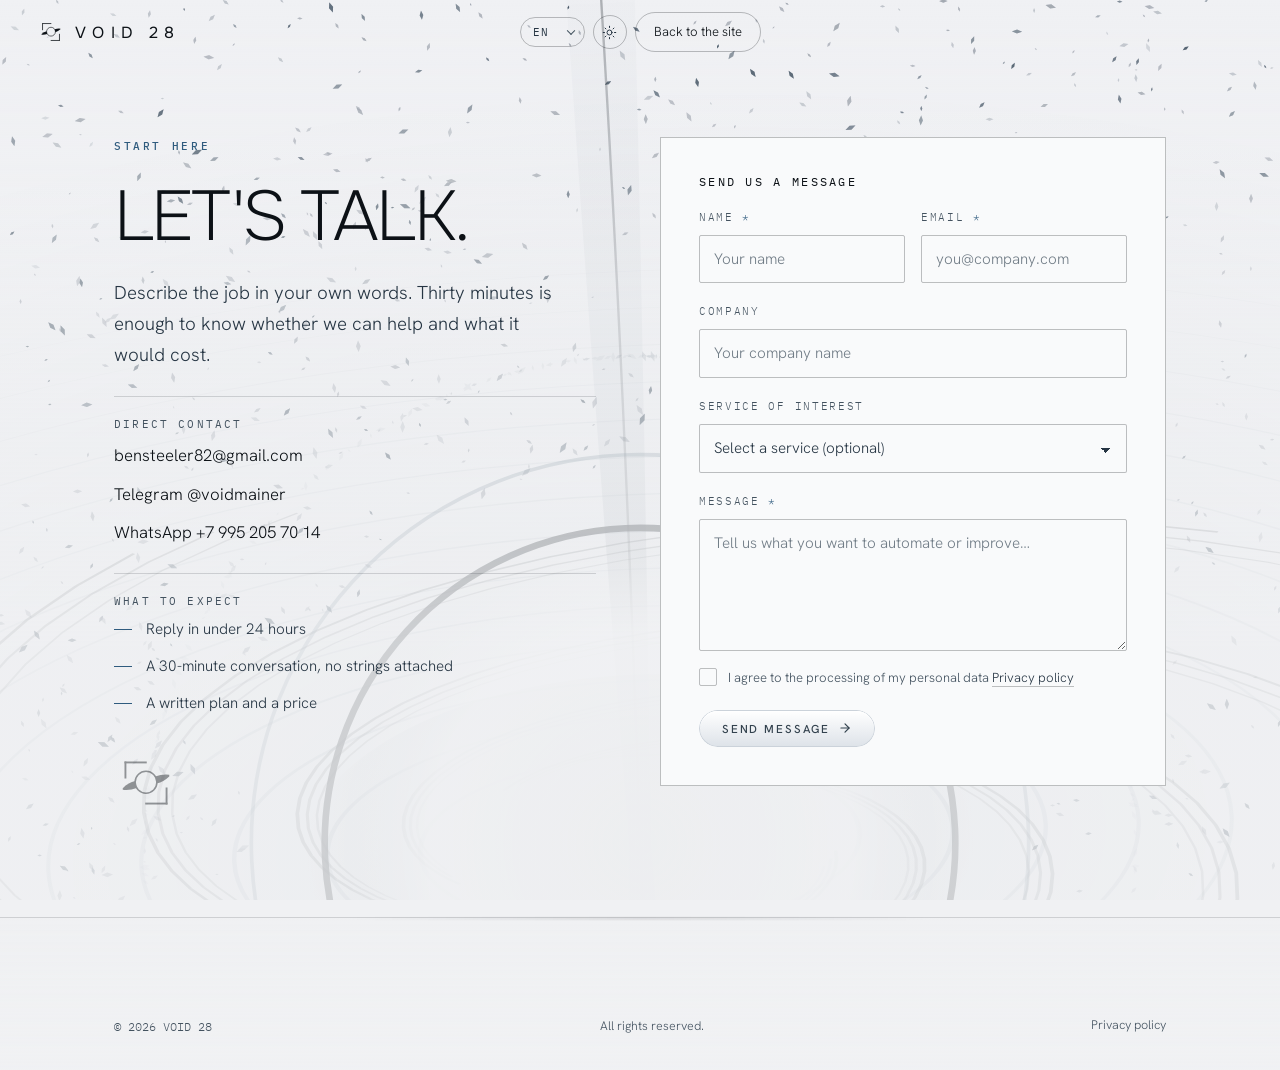
==== commit 1a608013: "Согласие на обработку данных, политика конфиденциальности и счётчик Форма собирала имя, почту и сооб" ====
--- a/contact.html
+++ b/contact.html
@@ -1,5 +1,5 @@
 <!doctype html>
-<html lang="en" data-theme="dark" data-build="43">
+<html lang="en" data-theme="dark" data-build="44" data-page="contact">
 <head>
 <meta charset="utf-8">
 <meta name="viewport" content="width=device-width, initial-scale=1">
@@ -16,9 +16,9 @@
 <meta property="og:image" content="https://tragical728.github.io/void-ai/assets/img/og-cover.png">
 <meta name="twitter:card" content="summary_large_image">
 
-<link rel="icon" href="assets/img/favicon.svg?v=43" type="image/svg+xml">
-<link rel="icon" href="assets/img/favicon-32.png?v=43" sizes="32x32" type="image/png">
-<link rel="apple-touch-icon" href="assets/img/apple-touch-icon.png?v=43">
+<link rel="icon" href="assets/img/favicon.svg?v=44" type="image/svg+xml">
+<link rel="icon" href="assets/img/favicon-32.png?v=44" sizes="32x32" type="image/png">
+<link rel="apple-touch-icon" href="assets/img/apple-touch-icon.png?v=44">
 <link rel="manifest" href="site.webmanifest">
 <meta name="theme-color" content="#070A0F">
 
@@ -39,10 +39,10 @@
 <link rel="preconnect" href="https://fonts.googleapis.com">
 <link rel="preconnect" href="https://fonts.gstatic.com" crossorigin>
 <link rel="stylesheet" href="https://fonts.googleapis.com/css2?family=Onest:wght@200;300;400;500&family=Hanken+Grotesk:wght@300;400;500&family=IBM+Plex+Mono:wght@400;500&display=swap">
-<link rel="stylesheet" href="assets/css/tokens.css?v=43">
-<link rel="stylesheet" href="assets/css/base.css?v=43">
-<link rel="stylesheet" href="assets/css/components.css?v=43">
-<link rel="stylesheet" href="assets/css/contact.css?v=43">
+<link rel="stylesheet" href="assets/css/tokens.css?v=44">
+<link rel="stylesheet" href="assets/css/base.css?v=44">
+<link rel="stylesheet" href="assets/css/components.css?v=44">
+<link rel="stylesheet" href="assets/css/contact.css?v=44">
 </head>
 <body>
 
@@ -159,6 +159,13 @@
                   placeholder="Tell us what you want to automate or improve…" data-ip="ctMessagePh"></textarea>
       </div>
 
+      <div class="consent">
+        <input id="consent" name="consent" type="checkbox" required>
+        <label for="consent"><span data-i="ctConsent">I agree to the processing of my personal data</span> <a href="privacy.html" target="_blank" rel="noopener" data-i="ctConsentLink">Privacy policy</a></label>
+      </div>
+
+      <p class="err" id="form-consent-err" data-i="ctConsentErr">Please confirm you agree to the processing of your personal data.</p>
+
       <p class="err" id="form-err" data-i="ctErr">Please fill in the required fields.</p>
       <p class="err" id="form-fail">
         <span data-i="ctFail">The form could not be sent. Write to us on Telegram or by email - both reach us directly.</span>
@@ -181,14 +188,17 @@
   <div class="wrap foot-base" style="margin-top:0;border-top:none">
     <span class="mono">© 2026 VOID 28</span>
     <span data-i="footRights">All rights reserved.</span>
+    <a href="privacy.html" data-i="footPrivacy">Privacy policy</a>
   </div>
 </footer>
 
 </div>
 
-<script src="assets/js/i18n.js?v=43"></script>
-<script src="assets/js/background.js?v=43"></script>
-<script src="assets/js/site.js?v=43"></script>
-<script src="assets/js/contact.js?v=43"></script>
+<script src="assets/js/config.js?v=44"></script>
+<script src="assets/js/analytics.js?v=44"></script>
+<script src="assets/js/i18n.js?v=44"></script>
+<script src="assets/js/background.js?v=44"></script>
+<script src="assets/js/site.js?v=44"></script>
+<script src="assets/js/contact.js?v=44"></script>
 </body>
 </html>
--- a/assets/css/components.css
+++ b/assets/css/components.css
@@ -180,3 +180,9 @@
 .nav-cta svg{width:14px;height:14px;flex:none;transition:transform .25s ease}
 .nav-cta:hover svg{transform:translateX(2px)}
 @media(max-width:560px){.nav-cta{display:none}}
+
+/* ссылка на политику конфиденциальности в подвале: подвал общий для всех страниц,
+   поэтому правило живёт здесь, а не в стилях страницы контактов */
+.foot-base a{color:inherit;text-decoration:none;
+  border-bottom:1px solid transparent;transition:color .2s,border-color .2s}
+.foot-base a:hover{color:var(--text);border-bottom-color:currentColor}
--- a/assets/css/contact.css
+++ b/assets/css/contact.css
@@ -80,3 +80,24 @@
 @media(max-width:560px){
   .nav .ghost{display:none}
 }
+
+/* ---------- consent ----------
+   Согласие на обработку данных. Галочка рисуется своя: системная в тёмной
+   теме выглядит инородно, а размер попадания у неё меньше рекомендованных
+   24 пикселей. */
+.consent{display:flex;align-items:flex-start;gap:11px;margin-top:-4px}
+.consent input{appearance:none;-webkit-appearance:none;flex:0 0 auto;
+  width:18px;height:18px;margin:1px 0 0;cursor:pointer;
+  background:transparent;border:1px solid var(--line-strong);border-radius:2px;
+  transition:border-color .2s,background .2s}
+.consent input:hover{border-color:var(--accent)}
+.consent input:focus-visible{outline:none;border-color:var(--accent);
+  box-shadow:0 0 0 3px rgba(206,222,240,.12)}
+.consent input:checked{border-color:var(--accent);
+  background-image:linear-gradient(45deg,transparent 46%,var(--accent) 46%,var(--accent) 54%,transparent 54%),
+                   linear-gradient(-45deg,transparent 46%,var(--accent) 46%,var(--accent) 54%,transparent 54%);
+  background-size:12px 12px;background-position:center;background-repeat:no-repeat}
+.consent label{color:var(--faint);font-size:.82rem;line-height:1.6;cursor:pointer}
+.consent a{color:var(--muted);text-decoration:none;
+  border-bottom:1px solid var(--line-strong);transition:color .2s,border-color .2s}
+.consent a:hover{color:var(--text);border-bottom-color:currentColor}
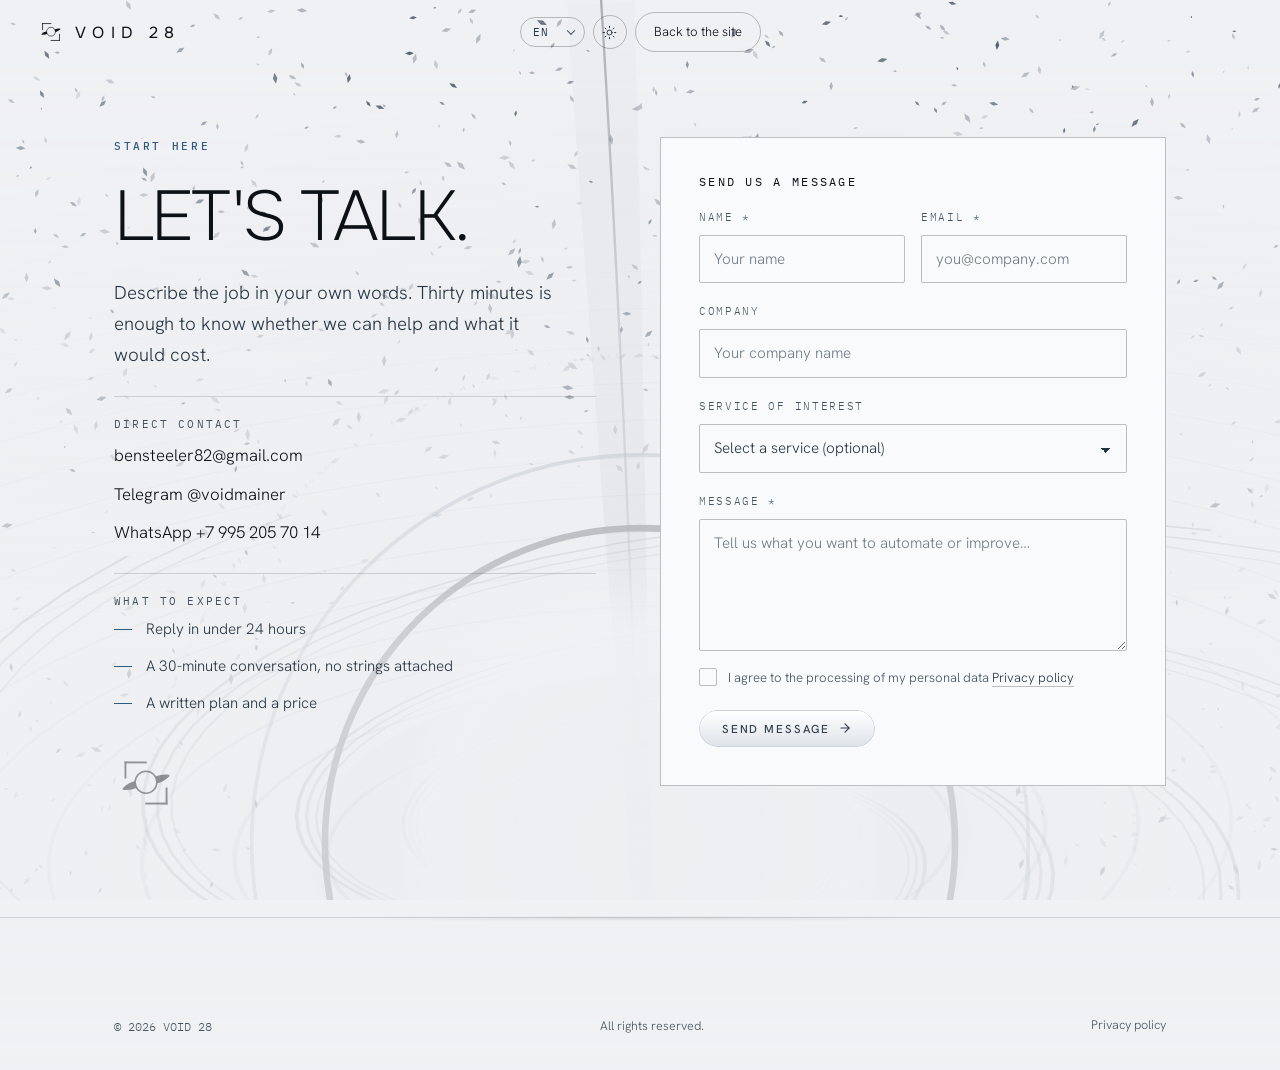
==== commit 27924d24: "Свои сообщения об ошибках формы вместо браузерных подсказок У формы не стоял novalidate, поэтому бра" ====
--- a/contact.html
+++ b/contact.html
@@ -101,7 +101,7 @@
       <svg class="contact-glyph" viewBox="0 0 1024 1024" width="64" height="64" aria-hidden="true" fill="currentColor"><g><rect x="168" y="168" width="356" height="30"/><rect x="168" y="168" width="30" height="272"/><rect x="500" y="826" width="356" height="30"/><rect x="826" y="584" width="30" height="272"/><path d="M339,481.8 Q232,508 140,594 L140,620 Q252,634 364.4,592.2 Z"/><path d="M685,518.2 Q792,492 884,406 L884,380 Q772,366 659.6,407.8 Z"/></g><circle cx="512" cy="500" r="174" fill="none" stroke="currentColor" stroke-width="24"/></svg>
     </div>
 
-    <form class="card" method="POST" id="contact-form"
+    <form class="card" method="POST" id="contact-form" novalidate
           action="https://formsubmit.co/bensteeler82@gmail.com">
       <!-- FormSubmit: no account, no key. The first submission triggers a
            confirmation email that has to be accepted once. -->
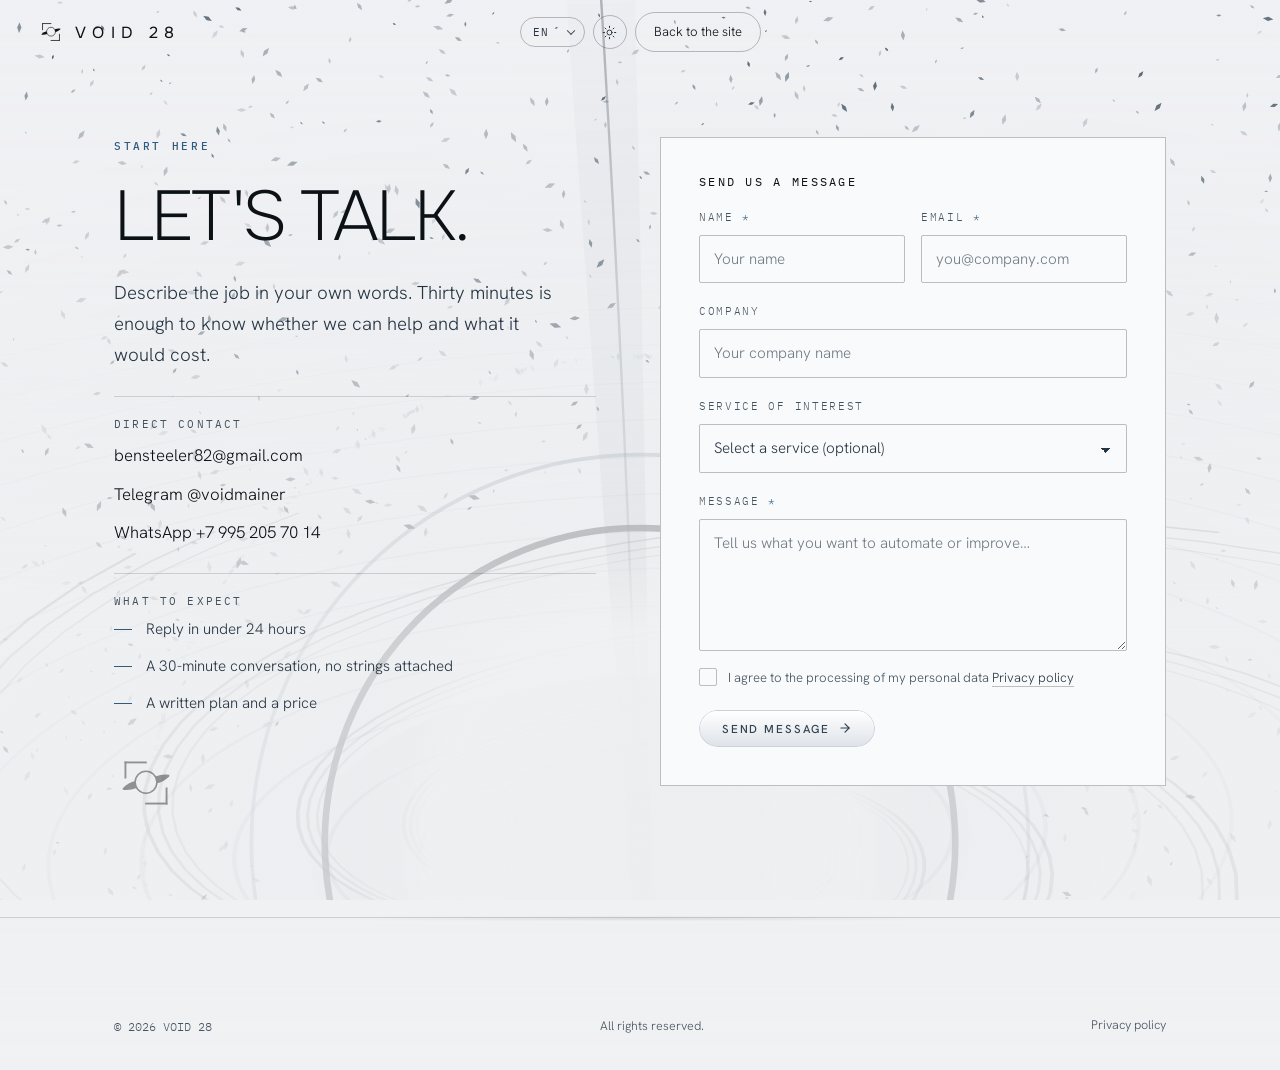
==== commit e75ef29d: "Счётчик Метрики 112490000 включён В config.js проставлен номер, и analytics.js перестал быть пустышк" ====
--- a/contact.html
+++ b/contact.html
@@ -1,5 +1,5 @@
 <!doctype html>
-<html lang="en" data-theme="dark" data-build="44" data-page="contact">
+<html lang="en" data-theme="dark" data-build="45" data-page="contact">
 <head>
 <meta charset="utf-8">
 <meta name="viewport" content="width=device-width, initial-scale=1">
@@ -16,9 +16,9 @@
 <meta property="og:image" content="https://tragical728.github.io/void-ai/assets/img/og-cover.png">
 <meta name="twitter:card" content="summary_large_image">
 
-<link rel="icon" href="assets/img/favicon.svg?v=44" type="image/svg+xml">
-<link rel="icon" href="assets/img/favicon-32.png?v=44" sizes="32x32" type="image/png">
-<link rel="apple-touch-icon" href="assets/img/apple-touch-icon.png?v=44">
+<link rel="icon" href="assets/img/favicon.svg?v=45" type="image/svg+xml">
+<link rel="icon" href="assets/img/favicon-32.png?v=45" sizes="32x32" type="image/png">
+<link rel="apple-touch-icon" href="assets/img/apple-touch-icon.png?v=45">
 <link rel="manifest" href="site.webmanifest">
 <meta name="theme-color" content="#070A0F">
 
@@ -39,10 +39,10 @@
 <link rel="preconnect" href="https://fonts.googleapis.com">
 <link rel="preconnect" href="https://fonts.gstatic.com" crossorigin>
 <link rel="stylesheet" href="https://fonts.googleapis.com/css2?family=Onest:wght@200;300;400;500&family=Hanken+Grotesk:wght@300;400;500&family=IBM+Plex+Mono:wght@400;500&display=swap">
-<link rel="stylesheet" href="assets/css/tokens.css?v=44">
-<link rel="stylesheet" href="assets/css/base.css?v=44">
-<link rel="stylesheet" href="assets/css/components.css?v=44">
-<link rel="stylesheet" href="assets/css/contact.css?v=44">
+<link rel="stylesheet" href="assets/css/tokens.css?v=45">
+<link rel="stylesheet" href="assets/css/base.css?v=45">
+<link rel="stylesheet" href="assets/css/components.css?v=45">
+<link rel="stylesheet" href="assets/css/contact.css?v=45">
 </head>
 <body>
 
@@ -194,11 +194,11 @@
 
 </div>
 
-<script src="assets/js/config.js?v=44"></script>
-<script src="assets/js/analytics.js?v=44"></script>
-<script src="assets/js/i18n.js?v=44"></script>
-<script src="assets/js/background.js?v=44"></script>
-<script src="assets/js/site.js?v=44"></script>
-<script src="assets/js/contact.js?v=44"></script>
+<script src="assets/js/config.js?v=45"></script>
+<script src="assets/js/analytics.js?v=45"></script>
+<script src="assets/js/i18n.js?v=45"></script>
+<script src="assets/js/background.js?v=45"></script>
+<script src="assets/js/site.js?v=45"></script>
+<script src="assets/js/contact.js?v=45"></script>
 </body>
 </html>
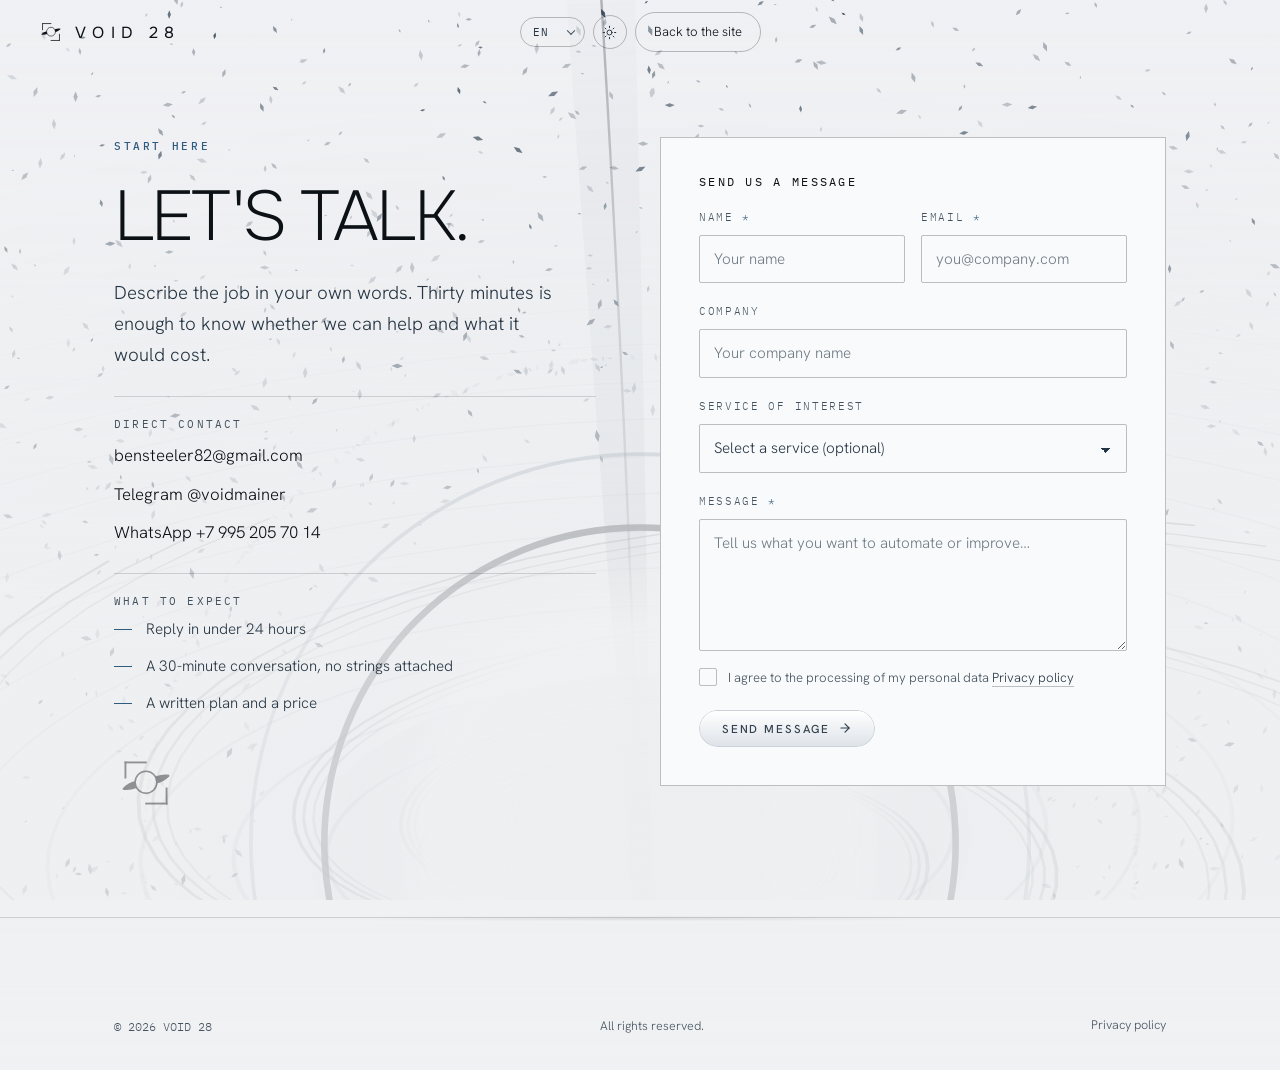
==== commit 36597b45: "Drop the Services column from the footer Two of its four links pointed at #marketing, a section that" ====
--- a/contact.html
+++ b/contact.html
@@ -1,5 +1,5 @@
 <!doctype html>
-<html lang="en" data-theme="dark" data-build="45" data-page="contact">
+<html lang="en" data-theme="dark" data-build="46" data-page="contact">
 <head>
 <meta charset="utf-8">
 <meta name="viewport" content="width=device-width, initial-scale=1">
@@ -16,9 +16,9 @@
 <meta property="og:image" content="https://tragical728.github.io/void-ai/assets/img/og-cover.png">
 <meta name="twitter:card" content="summary_large_image">
 
-<link rel="icon" href="assets/img/favicon.svg?v=45" type="image/svg+xml">
-<link rel="icon" href="assets/img/favicon-32.png?v=45" sizes="32x32" type="image/png">
-<link rel="apple-touch-icon" href="assets/img/apple-touch-icon.png?v=45">
+<link rel="icon" href="assets/img/favicon.svg?v=46" type="image/svg+xml">
+<link rel="icon" href="assets/img/favicon-32.png?v=46" sizes="32x32" type="image/png">
+<link rel="apple-touch-icon" href="assets/img/apple-touch-icon.png?v=46">
 <link rel="manifest" href="site.webmanifest">
 <meta name="theme-color" content="#070A0F">
 
@@ -39,10 +39,10 @@
 <link rel="preconnect" href="https://fonts.googleapis.com">
 <link rel="preconnect" href="https://fonts.gstatic.com" crossorigin>
 <link rel="stylesheet" href="https://fonts.googleapis.com/css2?family=Onest:wght@200;300;400;500&family=Hanken+Grotesk:wght@300;400;500&family=IBM+Plex+Mono:wght@400;500&display=swap">
-<link rel="stylesheet" href="assets/css/tokens.css?v=45">
-<link rel="stylesheet" href="assets/css/base.css?v=45">
-<link rel="stylesheet" href="assets/css/components.css?v=45">
-<link rel="stylesheet" href="assets/css/contact.css?v=45">
+<link rel="stylesheet" href="assets/css/tokens.css?v=46">
+<link rel="stylesheet" href="assets/css/base.css?v=46">
+<link rel="stylesheet" href="assets/css/components.css?v=46">
+<link rel="stylesheet" href="assets/css/contact.css?v=46">
 </head>
 <body>
 
@@ -194,11 +194,11 @@
 
 </div>
 
-<script src="assets/js/config.js?v=45"></script>
-<script src="assets/js/analytics.js?v=45"></script>
-<script src="assets/js/i18n.js?v=45"></script>
-<script src="assets/js/background.js?v=45"></script>
-<script src="assets/js/site.js?v=45"></script>
-<script src="assets/js/contact.js?v=45"></script>
+<script src="assets/js/config.js?v=46"></script>
+<script src="assets/js/analytics.js?v=46"></script>
+<script src="assets/js/i18n.js?v=46"></script>
+<script src="assets/js/background.js?v=46"></script>
+<script src="assets/js/site.js?v=46"></script>
+<script src="assets/js/contact.js?v=46"></script>
 </body>
 </html>
--- a/assets/css/components.css
+++ b/assets/css/components.css
@@ -145,7 +145,7 @@
 .foot-grid{display:grid;grid-template-columns:1.1fr 2fr;gap:26px}
 .foot-brand{display:flex;flex-direction:column;gap:14px;max-width:34ch}
 .foot-brand .def{color:var(--faint);font-size:.84rem;line-height:1.6}
-.foot-cols{display:grid;grid-template-columns:repeat(4,1fr);gap:26px}
+.foot-cols{display:grid;grid-template-columns:repeat(3,1fr);gap:26px}
 .foot-col h4{font-family:"IBM Plex Mono",Menlo,monospace;font-size:.68rem;font-weight:400;
   letter-spacing:.2em;text-transform:uppercase;color:var(--text);margin:0 0 14px}
 .foot-col ul{list-style:none;margin:0;padding:0;display:flex;flex-direction:column;gap:7px}
